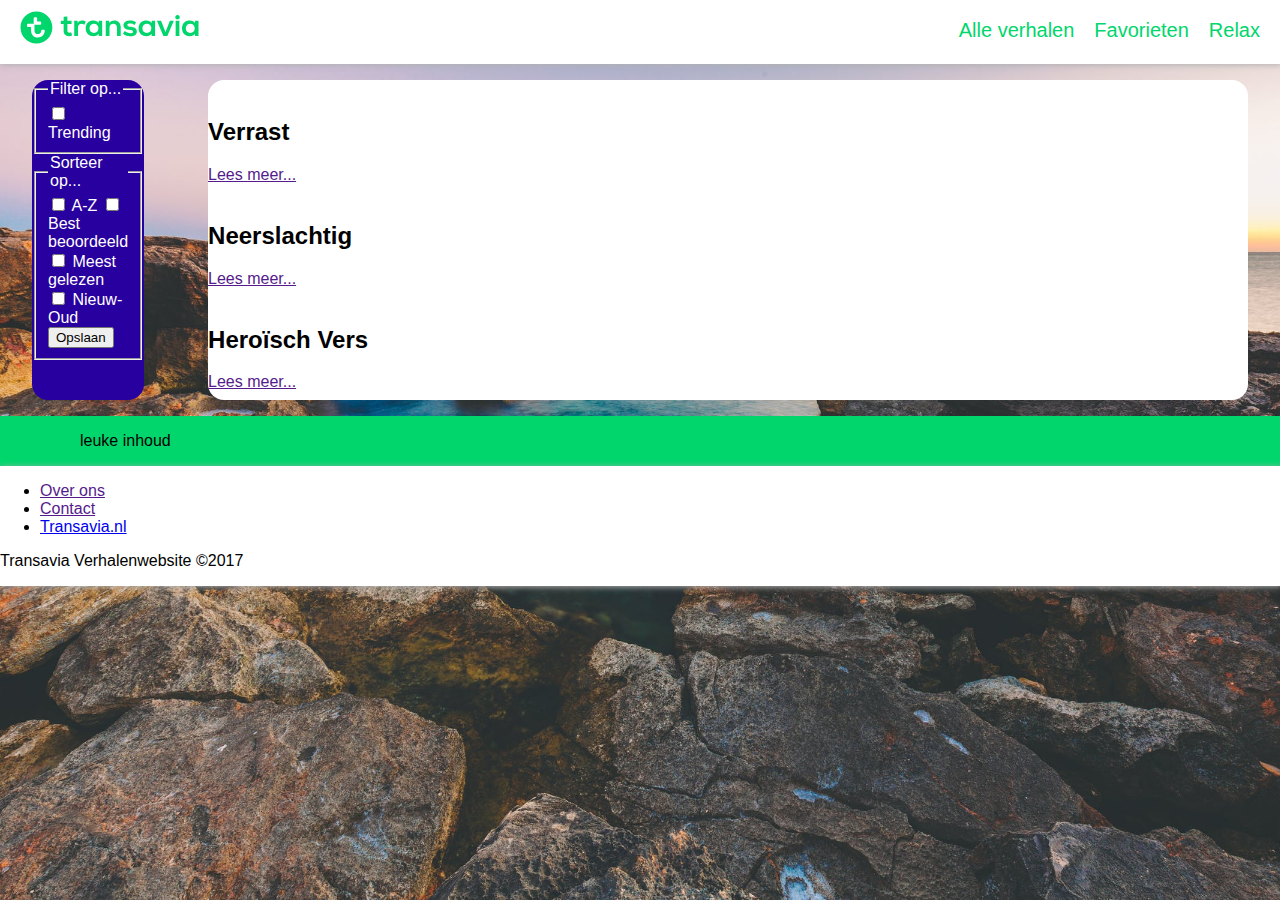
==== index.html @ f07bbbe8 "Initial commit" ====
<!DOCTYPE html>
<html lang="en">

<head>
<meta charset="UTF-8">
<meta name="viewport" content="width=device-width, initial-scale=1">
<title>Transavia Reisgids</title>
<link rel="stylesheet" type="text/css" href="/styles/style.css">
</head>

<body>
   <header>
          <nav>
            <ul>
               <li><a href="index.html"><img src="images/transavia-logo.svg"></a></li>
                <li><a href="index.html">Alle verhalen</a></li>
                <li><a href="favorieten.html">Favorieten</a></li>
                <li><a href="formulier.html">Relax</a></li>
            </ul>
        </nav>
   </header>


    <form action="#">
        <fieldset>
            <legend>Filter op...</legend>

            <div>
            <input type="checkbox" id="before">
            <label for="before">Trending</label>
            </div>
        </fieldset>

        <fieldset>
            <legend>Sorteer op...</legend>
            <div>
            <input type="checkbox" id="before">
            <label for="before">A-Z</label>

            <input type="checkbox" id="before">
            <label for="before">Best beoordeeld</label>

            <input type="checkbox" id="before">
            <label for="before">Meest gelezen</label>

            <input type="checkbox" id="before">
            <label for="before">Nieuw-Oud</label>

            <input type="submit" value="Opslaan">
            </div>
        </fieldset>
    </form>

    <main>

          <article>
            <img src="" alt="">
            <section>
                <h2>Verrast</h2>
                <time></time>
                <p></p>
                <a href="" class="button2">Lees meer...</a>
            </section>
        </article>

        <article>
            <img src="" alt="">
            <section>
                <h2>Neerslachtig</h2>
                <time></time>
                <p></p>
                <a href="" class="button2">Lees meer...</a>
            </section>
        </article>

          <article>
            <img src="" alt="">
            <section>
                <h2>Heroïsch Vers</h2>
                <time></time>
                <p></p>
                <a href="" class="button2">Lees meer...</a>
            </section>
        </article>

    </main>

    <aside>
        leuke inhoud
    </aside>

    <footer>
        <ul>
            <li><a href="">Over ons</a></li>
            <li><a href="">Contact</a></li>
            <li><a href="http://transavia.nl">Transavia.nl</a></li>
            </ul>
            <p>Transavia Verhalenwebsite &copy;2017</p>


    </footer>
</body>

</html>
---- styles/style.css ----
html {
    margin; 0;
}

body {
    background-image: url("/images/beach2.jpeg");
    background-attachment: fixed;
    background-size: cover;
    background-repeat: no-repeat;
    display: grid;
    font-family: "Nexa bold", "trebuchet ms", sans-serif;
    font-size: 1rem;
    margin: 0;
}

/* navigation bar */

header {
    background: #fff;
    color: #00d66c;
    font-family: "Nexa bold" "trebuchet ms", sans-serif;
    font-size: 1rem;
    box-shadow: 1px 1px 6px #b2b2b2;
}

header a img {
    top: 1em;
    left: 1em;
    margin-right: auto;
}

nav ul {
    margin: 0;
    padding: 0.5em;
    color: #00d66c;
    display: flex;
    justify-content: flex-start;
    align-items: center;
    list-style: none;

}

header ul li:first-child {
    margin-right: auto;
}
nav a {
    text-decoration: none;
    margin: 0.5em;
}

nav a:link {
    color: #00d66c;
}

nav a:visited {
   color: #00d66c;
}

nav a:hover {
    color: #2800a0;
}

/* main */

form {
    background-color: #2800a0;
    border-radius: 1em;
    color: #fff;
    margin-top: 1em;
    margin-left: 2em;
    margin-right: 2em;
}

main {

    background-color: #fff;
    border-radius: 1em;
    margin-top: 1em;
    margin-bottom: 1em;
    margin-left: 2em;
    margin-right: 2em;
    }

article {

}

/* aside */

aside {
     background-color: #00d66c;
     padding-left: 5em;
     padding-right: 5em;
     padding-top: 1em;
     padding-bottom: 1em;
}

/* footer */

footer {
    margin: 0;
    background-color: #fff;
    box-shadow: 1px 1px 6px #b2b2b2;
}

/* ipad view */

@media (min-width: 40em) {

    body {
        grid-template-columns: 1fr 2fr 3fr 4fr;
        grid-template-rows: 4em 22em ;
    }

    header {
        font-size: 1.25rem;
        grid-column: 1 / 5;
    }

    form {
        grid-column: 1 / 2;
        margin-bottom: 1em;
    }
    main {
        grid-column: 2 / 5;
    }
    aside, footer {
        grid-column: 1 / 5;
    }

}

/* desktop view */

@media (min-width: 60em;)
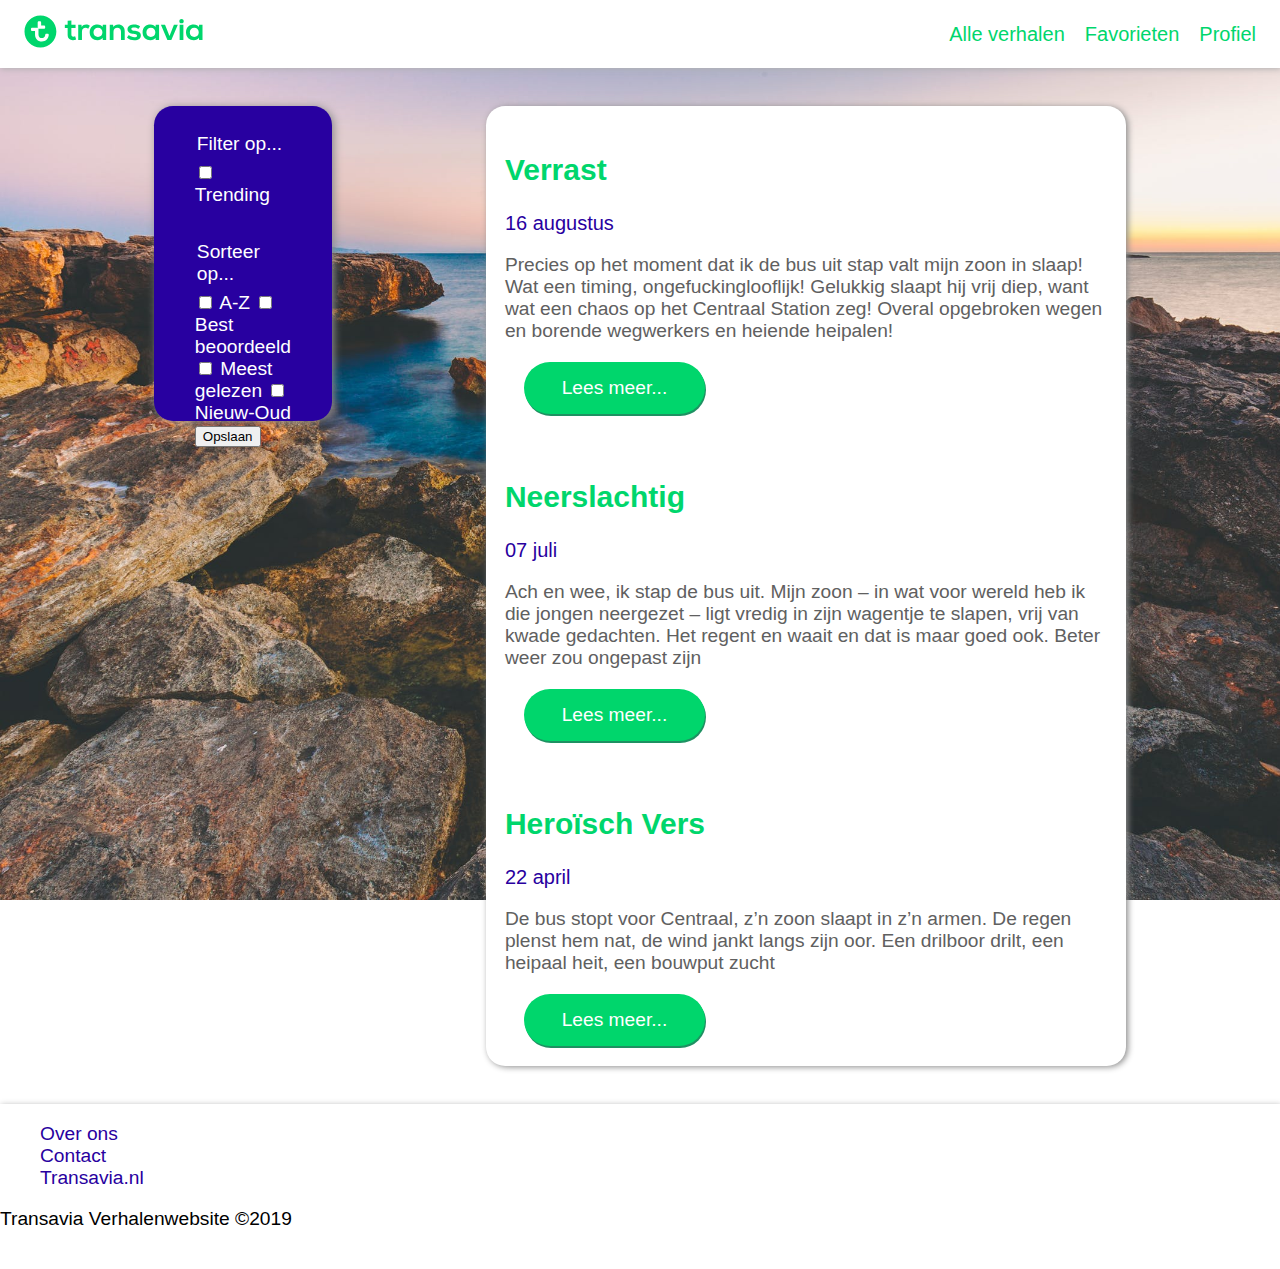
==== commit 724ba037: "update 20/11/2019" ====
--- a/index.html
+++ b/index.html
@@ -15,7 +15,7 @@
                <li><a href="index.html"><img src="images/transavia-logo.svg"></a></li>
                 <li><a href="index.html">Alle verhalen</a></li>
                 <li><a href="favorieten.html">Favorieten</a></li>
-                <li><a href="formulier.html">Relax</a></li>
+                <li><a href="formulier.html">Profiel</a></li>
             </ul>
         </nav>
    </header>
@@ -53,51 +53,52 @@
 
     <main>
 
-          <article>
+        <article>
             <img src="" alt="">
-            <section>
+            <header>
                 <h2>Verrast</h2>
-                <time></time>
-                <p></p>
+                <time datetime="2019-08-16">16 augustus</time>
+            </header>
+            <p>Precies op het moment dat ik de bus uit stap valt mijn zoon in slaap! Wat een timing, ongefuckinglooflijk! Gelukkig slaapt hij vrij diep, want wat een chaos op het Centraal Station zeg! Overal opgebroken wegen en borende wegwerkers en heiende heipalen!</p>
+            <footer>
                 <a href="" class="button2">Lees meer...</a>
-            </section>
+            </footer>
+
         </article>
 
         <article>
             <img src="" alt="">
-            <section>
+            <header>
                 <h2>Neerslachtig</h2>
-                <time></time>
-                <p></p>
+                <time datetime="2019-07-04">07 juli</time>
+            </header>
+                <p>Ach en wee, ik stap de bus uit. Mijn zoon – in wat voor wereld heb ik die jongen neergezet – ligt vredig in zijn wagentje te slapen, vrij van kwade gedachten. Het regent en waait en dat is maar goed ook. Beter weer zou ongepast zijn</p>
+            <footer>
                 <a href="" class="button2">Lees meer...</a>
-            </section>
+            </footer>
         </article>
 
-          <article>
+        <article>
             <img src="" alt="">
-            <section>
-                <h2>Heroïsch Vers</h2>
-                <time></time>
-                <p></p>
+            <header>
+                 <h2>Heroïsch Vers</h2>
+                <time datetime="2019-04-22">22 april</time>
+            </header>
+            <p>De bus stopt voor Centraal, z’n zoon slaapt in z’n armen. De regen plenst hem nat, de wind jankt langs zijn oor. Een drilboor drilt, een heipaal heit, een bouwput zucht</p>
+            <footer>
                 <a href="" class="button2">Lees meer...</a>
-            </section>
+            </footer>
         </article>
 
     </main>
-
-    <aside>
-        leuke inhoud
-    </aside>
 
     <footer>
         <ul>
             <li><a href="">Over ons</a></li>
             <li><a href="">Contact</a></li>
             <li><a href="http://transavia.nl">Transavia.nl</a></li>
-            </ul>
-            <p>Transavia Verhalenwebsite &copy;2017</p>
-
-
+        </ul>
+        <p>Transavia Verhalenwebsite &copy;2019</p>
     </footer>
 </body>
 
--- a/styles/style.css
+++ b/styles/style.css
@@ -1,5 +1,5 @@
 html {
-    margin; 0;
+    margin: 0;
 }
 
 body {
@@ -7,9 +7,8 @@
     background-attachment: fixed;
     background-size: cover;
     background-repeat: no-repeat;
-    display: grid;
     font-family: "Nexa bold", "trebuchet ms", sans-serif;
-    font-size: 1rem;
+    font-size: 1.2rem;
     margin: 0;
 }
 
@@ -17,25 +16,26 @@
 
 header {
     background: #fff;
+    box-shadow: 1px 1px 6px #b2b2b2;
     color: #00d66c;
     font-family: "Nexa bold" "trebuchet ms", sans-serif;
     font-size: 1rem;
-    box-shadow: 1px 1px 6px #b2b2b2;
-}
-
-header a img {
+
+}
+
+header:first-child a img {
     top: 1em;
     left: 1em;
     margin-right: auto;
 }
 
 nav ul {
+    align-items: center;
+    color: #00d66c;
+    display: flex;
     margin: 0;
     padding: 0.5em;
-    color: #00d66c;
-    display: flex;
     justify-content: flex-start;
-    align-items: center;
     list-style: none;
 
 }
@@ -53,11 +53,18 @@
 }
 
 nav a:visited {
-   color: #00d66c;
+    color: #00d66c;
 }
 
 nav a:hover {
     color: #2800a0;
+}
+
+/* fieldset style */
+
+fieldset {
+    border-style: none;
+    margin: 1.2em;
 }
 
 /* main */
@@ -65,42 +72,81 @@
 form {
     background-color: #2800a0;
     border-radius: 1em;
+    box-shadow: 2px 1px 8px #8c8c8c;
     color: #fff;
-    margin-top: 1em;
-    margin-left: 2em;
-    margin-right: 2em;
+    margin: 2em;
+    padding: 0.2em;
 }
 
 main {
-
     background-color: #fff;
     border-radius: 1em;
-    margin-top: 1em;
-    margin-bottom: 1em;
-    margin-left: 2em;
-    margin-right: 2em;
-    }
+    box-shadow: 2px 1px 6px #8c8c8c;
+    margin: 2em;
+    padding: 0;
+
+
+    }
+/* article */
 
 article {
-
-}
-
-/* aside */
-
-aside {
-     background-color: #00d66c;
-     padding-left: 5em;
-     padding-right: 5em;
-     padding-top: 1em;
-     padding-bottom: 1em;
+    color: #606060;
+    text-decoration: none;
+    margin-left: 1em;
+    margin-right: 1em;
+}
+
+article header {
+    border: none;
+    box-shadow: none;
+    color: #00d66c;
+    margin: 0;
+    padding: 0;
+}
+
+header time {
+    color: #2800a0;
+}
+
+
+article footer {
+    background-color: #00d66c;
+    border-radius: 40px;
+    box-shadow:1px 2px 0px #1e9162;
+    max-width: 50%;
+    padding: 0.8em;
+    text-align: center;
+}
+
+article footer a {
+    color: white;
+    text-decoration: none;
+
 }
 
 /* footer */
 
 footer {
-    margin: 0;
+    align-content: center;
     background-color: #fff;
     box-shadow: 1px 1px 6px #b2b2b2;
+    margin: auto;
+    margin: 0;
+    text-decoration: none;
+}
+
+footer ul {
+    color: #2800a0;
+    list-style: none;
+}
+
+footer li a {
+    color: #2800a0;
+    text-decoration: none;
+}
+
+footer p {
+  margin-bottom: 2em;
 }
 
 /* ipad view */
@@ -108,28 +154,48 @@
 @media (min-width: 40em) {
 
     body {
-        grid-template-columns: 1fr 2fr 3fr 4fr;
-        grid-template-rows: 4em 22em ;
+        display: grid;
+        grid-template-columns: 1fr 4fr;
+
+    }
+
+    main {
+        max-height: 1500px;
+    }
+
+    form {
+        max-height: 16em;
     }
 
     header {
         font-size: 1.25rem;
         grid-column: 1 / 5;
+        text-decoration: none;
+        padding: 0.2em;
+    }
+
+    footer {
+        grid-column: 1 / 5 ;
+    }
+
+    main footer {
+        margin: 1em;
+        max-width: 150px;
+    }
+}
+
+/* desktop view */
+
+@media (min-width: 60em) {
+
+    main {
+        margin-right: 8em;
+        margin-left: 4em;
     }
 
     form {
-        grid-column: 1 / 2;
-        margin-bottom: 1em;
-    }
-    main {
-        grid-column: 2 / 5;
-    }
-    aside, footer {
-        grid-column: 1 / 5;
-    }
-
-}
-
-/* desktop view */
-
-@media (min-width: 60em;)
+        margin-left: 8em;
+        margin-right: 4em;
+    }
+
+}
